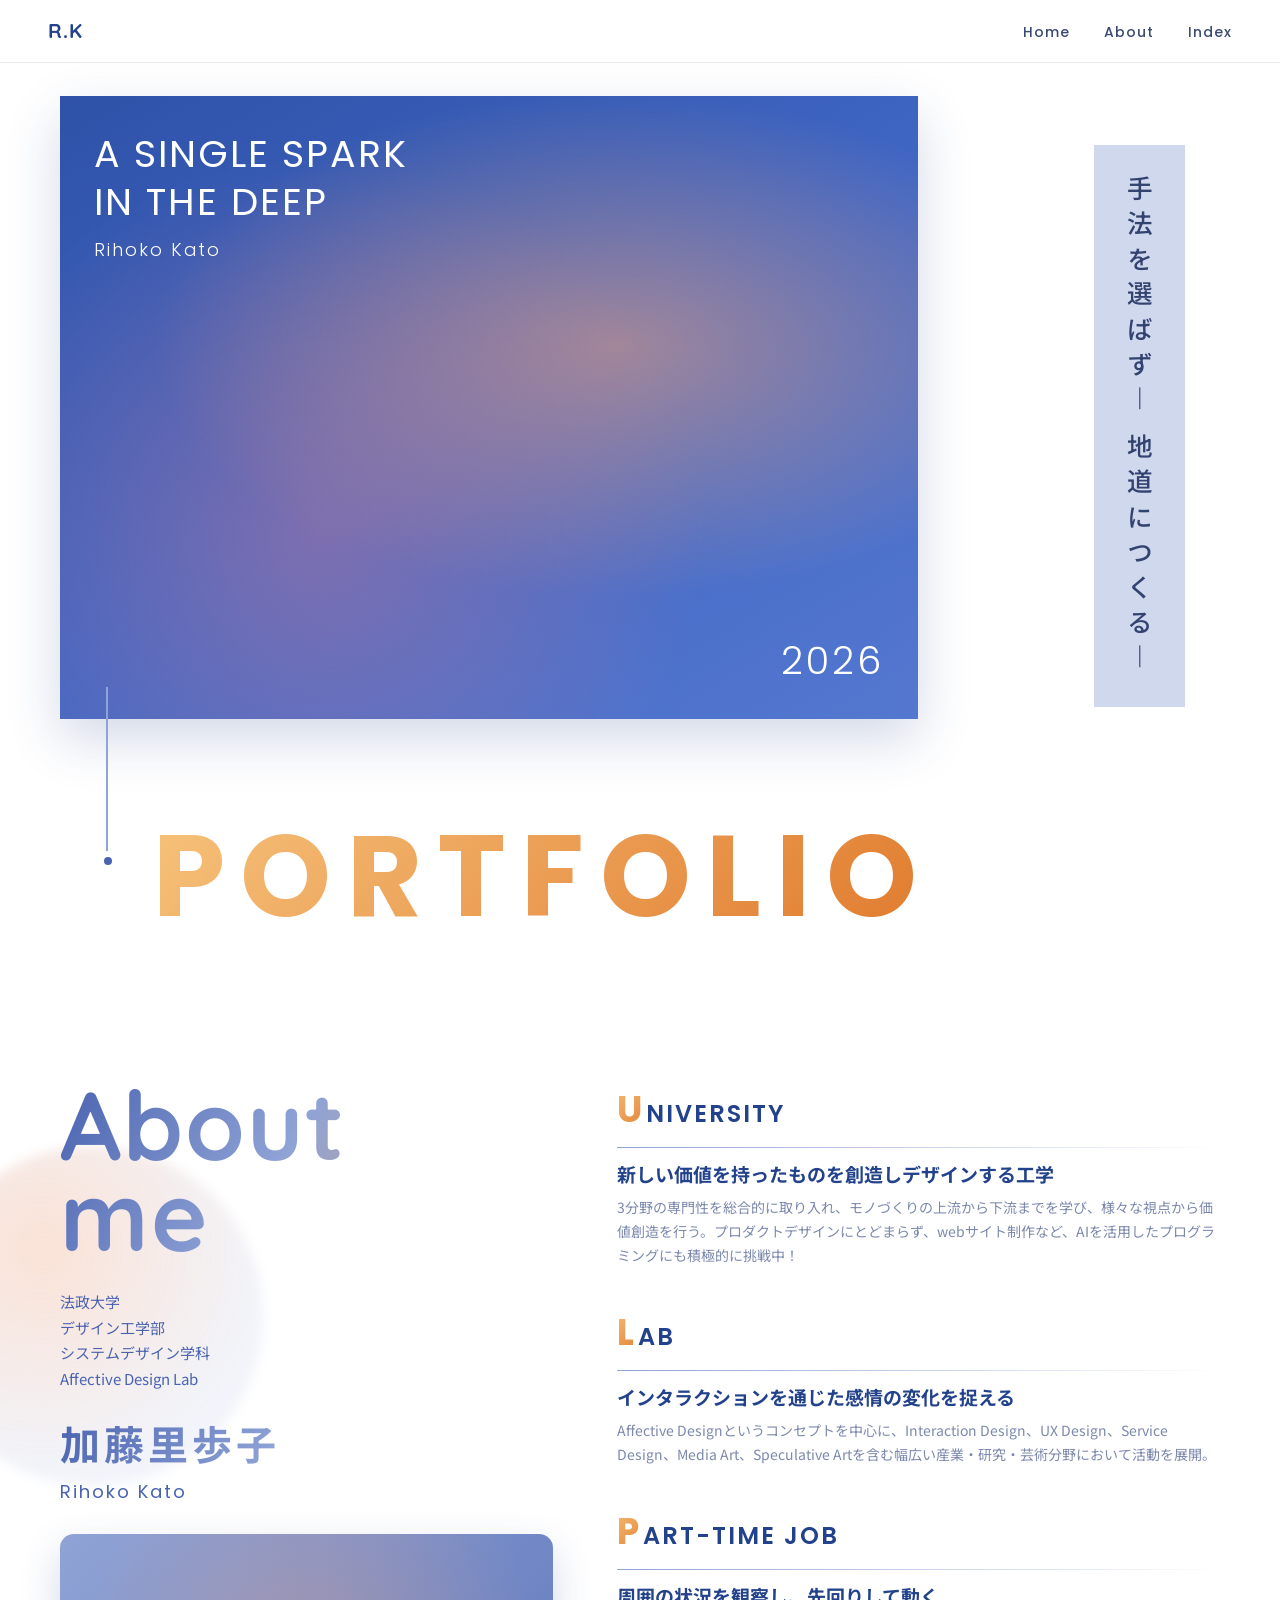
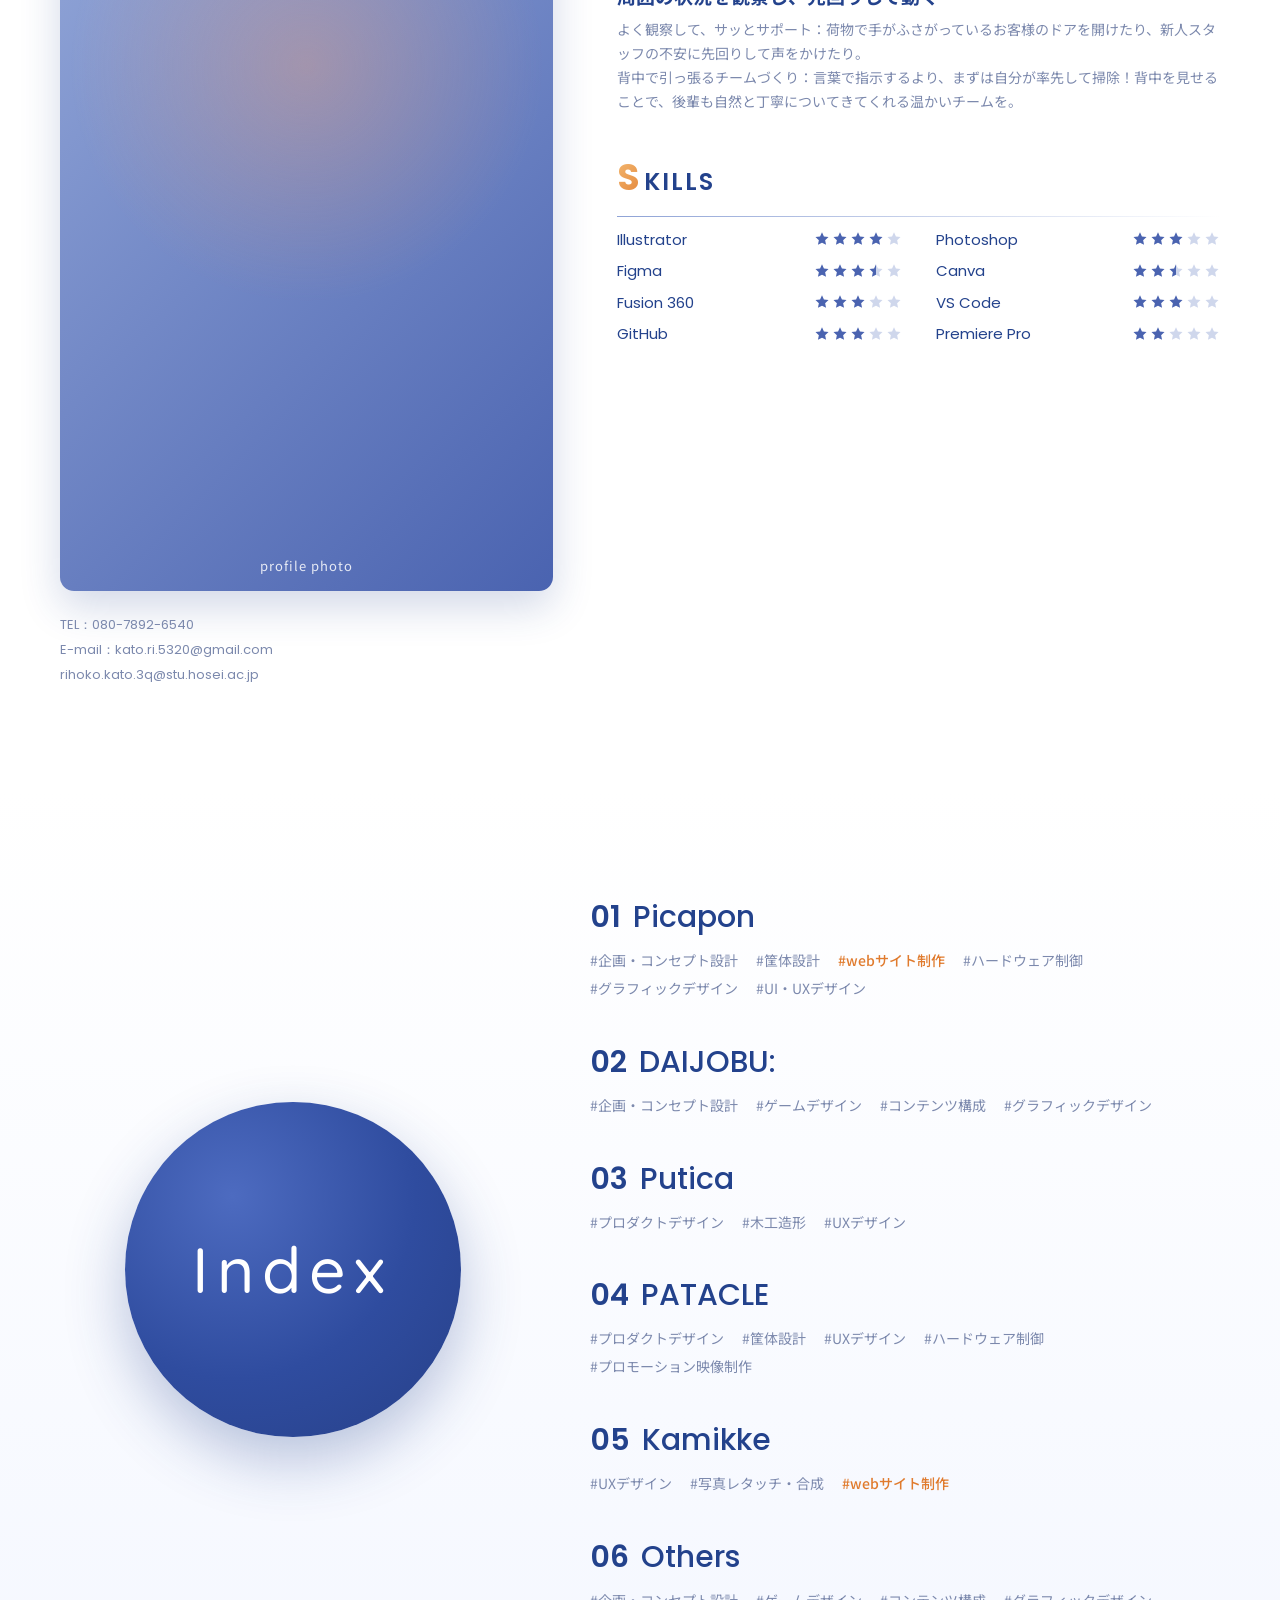
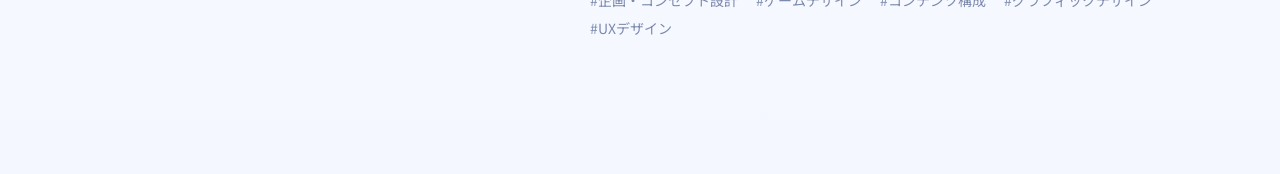
==== index.html @ e559fd1f "index" ====
<!DOCTYPE html>
<html lang="ja">
<head>
  <meta charset="UTF-8" />
  <meta name="viewport" content="width=device-width, initial-scale=1.0" />
  <title>Rihoko Kato｜Portfolio 2026</title>
  <link rel="preconnect" href="https://fonts.googleapis.com" />
  <link rel="preconnect" href="https://fonts.gstatic.com" crossorigin />
  <link href="https://fonts.googleapis.com/css2?family=Poppins:wght@300;400;500;600;700&family=Quicksand:wght@400;500;600;700&family=Noto+Sans+JP:wght@300;400;500;700&display=swap" rel="stylesheet" />
  <link rel="stylesheet" href="css/style.css" />
</head>
<body>

  <!-- ===== ナビ ===== -->
  <nav class="nav">
    <a href="#home" class="nav__logo">R.K</a>
    <ul class="nav__menu">
      <li><a href="#home">Home</a></li>
      <li><a href="#about">About</a></li>
      <li><a href="#index">Index</a></li>
    </ul>
  </nav>

  <!-- ===== 01 HOME / 表紙 ===== -->
  <section id="home" class="home">
    <div class="home__inner">
      <!-- クラゲ表紙画像。あとで assets/img/cover.jpg を差し替え -->
      <figure class="home__cover">
        <div class="home__photo" role="img" aria-label="表紙イメージ"></div>
        <figcaption class="home__caption">
          <h1 class="home__title">A SINGLE SPARK<br />IN THE DEEP</h1>
          <p class="home__name">Rihoko Kato</p>
          <span class="home__year">2026</span>
        </figcaption>
      </figure>

      <!-- 縦書きキャッチコピー -->
      <div class="home__catch">
        <p>手法を選ばず—</p>
        <p>地道につくる—</p>
      </div>

      <!-- 大きな PORTFOLIO ロゴ -->
      <h2 class="home__wordmark">PORTFOLIO</h2>
      <span class="home__dots" aria-hidden="true"></span>
    </div>
  </section>

  <!-- ===== 02 ABOUT ME / 自己紹介 ===== -->
  <section id="about" class="about">
    <div class="about__grid">

      <!-- 左：プロフィール -->
      <div class="about__left">
        <h2 class="about__heading"><span>About</span><span>me</span></h2>

        <div class="about__profile">
          <p class="about__affiliation">
            法政大学<br />
            デザイン工学部<br />
            システムデザイン学科<br />
            Affective Design Lab
          </p>
          <p class="about__person">
            <span class="about__jp">加藤里歩子</span>
            <span class="about__en">Rihoko Kato</span>
          </p>
        </div>

        <!-- プロフィール写真。あとで assets/img/profile.jpg を差し替え -->
        <div class="about__photo" role="img" aria-label="プロフィール写真"></div>

        <p class="about__contact">
          TEL：080-7892-6540<br />
          E-mail：kato.ri.5320@gmail.com<br />
          rihoko.kato.3q@stu.hosei.ac.jp
        </p>
      </div>

      <!-- 右：詳細 -->
      <div class="about__right">

        <div class="info">
          <h3 class="info__title"><span class="cap">U</span>NIVERSITY</h3>
          <p class="info__lead">新しい価値を持ったものを創造しデザインする工学</p>
          <p class="info__body">3分野の専門性を総合的に取り入れ、モノづくりの上流から下流までを学び、様々な視点から価値創造を行う。プロダクトデザインにとどまらず、webサイト制作など、AIを活用したプログラミングにも積極的に挑戦中！</p>
        </div>

        <div class="info">
          <h3 class="info__title"><span class="cap">L</span>AB</h3>
          <p class="info__lead">インタラクションを通じた感情の変化を捉える</p>
          <p class="info__body">Affective Designというコンセプトを中心に、Interaction Design、UX Design、Service Design、Media Art、Speculative Artを含む幅広い産業・研究・芸術分野において活動を展開。</p>
        </div>

        <div class="info">
          <h3 class="info__title"><span class="cap">P</span>ART-TIME JOB</h3>
          <p class="info__lead">周囲の状況を観察し、先回りして動く</p>
          <p class="info__body">よく観察して、サッとサポート：荷物で手がふさがっているお客様のドアを開けたり、新人スタッフの不安に先回りして声をかけたり。<br />背中で引っ張るチームづくり：言葉で指示するより、まずは自分が率先して掃除！背中を見せることで、後輩も自然と丁寧についてきてくれる温かいチームを。</p>
        </div>

        <div class="info">
          <h3 class="info__title"><span class="cap">S</span>KILLS</h3>
          <ul class="skills">
            <li><span class="skills__name">Illustrator</span><span class="skills__stars" data-score="4"></span></li>
            <li><span class="skills__name">Photoshop</span><span class="skills__stars" data-score="3"></span></li>
            <li><span class="skills__name">Figma</span><span class="skills__stars" data-score="3.5"></span></li>
            <li><span class="skills__name">Canva</span><span class="skills__stars" data-score="2.5"></span></li>
            <li><span class="skills__name">Fusion 360</span><span class="skills__stars" data-score="3"></span></li>
            <li><span class="skills__name">VS Code</span><span class="skills__stars" data-score="3"></span></li>
            <li><span class="skills__name">GitHub</span><span class="skills__stars" data-score="3"></span></li>
            <li><span class="skills__name">Premiere Pro</span><span class="skills__stars" data-score="2"></span></li>
          </ul>
        </div>

      </div>
    </div>
  </section>

  <!-- ===== 03 INDEX / 目次 ===== -->
  <section id="index" class="index">
    <div class="index__grid">

      <!-- 左：円ロゴ -->
      <div class="index__logo">
        <div class="index__circle">
          <span>Index</span>
        </div>
      </div>

      <!-- 右：作品リスト -->
      <ol class="works">
        <li class="work">
          <a href="#work-01" class="work__link" data-work="01">
            <span class="work__no">01</span>
            <span class="work__name">Picapon</span>
          </a>
          <p class="work__tags">
            <span>#企画・コンセプト設計</span>
            <span>#筐体設計</span>
            <span class="tag--accent">#webサイト制作</span>
            <span>#ハードウェア制御</span>
            <span>#グラフィックデザイン</span>
            <span>#UI・UXデザイン</span>
          </p>
        </li>

        <li class="work">
          <a href="#work-02" class="work__link" data-work="02">
            <span class="work__no">02</span>
            <span class="work__name">DAIJOBU:</span>
          </a>
          <p class="work__tags">
            <span>#企画・コンセプト設計</span>
            <span>#ゲームデザイン</span>
            <span>#コンテンツ構成</span>
            <span>#グラフィックデザイン</span>
          </p>
        </li>

        <li class="work">
          <a href="#work-03" class="work__link" data-work="03">
            <span class="work__no">03</span>
            <span class="work__name">Putica</span>
          </a>
          <p class="work__tags">
            <span>#プロダクトデザイン</span>
            <span>#木工造形</span>
            <span>#UXデザイン</span>
          </p>
        </li>

        <li class="work">
          <a href="#work-04" class="work__link" data-work="04">
            <span class="work__no">04</span>
            <span class="work__name">PATACLE</span>
          </a>
          <p class="work__tags">
            <span>#プロダクトデザイン</span>
            <span>#筐体設計</span>
            <span>#UXデザイン</span>
            <span>#ハードウェア制御</span>
            <span>#プロモーション映像制作</span>
          </p>
        </li>

        <li class="work">
          <a href="#work-05" class="work__link" data-work="05">
            <span class="work__no">05</span>
            <span class="work__name">Kamikke</span>
          </a>
          <p class="work__tags">
            <span>#UXデザイン</span>
            <span>#写真レタッチ・合成</span>
            <span class="tag--accent">#webサイト制作</span>
          </p>
        </li>

        <li class="work">
          <a href="#work-06" class="work__link" data-work="06">
            <span class="work__no">06</span>
            <span class="work__name">Others</span>
          </a>
          <p class="work__tags">
            <span>#企画・コンセプト設計</span>
            <span>#ゲームデザイン</span>
            <span>#コンテンツ構成</span>
            <span>#グラフィックデザイン</span>
            <span>#UXデザイン</span>
          </p>
        </li>
      </ol>
    </div>
  </section>

  <script src="js/main.js"></script>
</body>
</html>
---- css/style.css ----
/* ============================================================
   Rihoko Kato Portfolio 2026  -  style.css
   カラー / フォント / 各セクションのレイアウト
   ============================================================ */

:root {
  --navy:        #23428c;   /* 見出しの濃い青 */
  --blue:        #4a63b0;   /* 本文寄りの青   */
  --blue-soft:   #8fa3d6;   /* 淡い青         */
  --blue-pale:   #c2cff0;   /* さらに淡い青   */
  --orange:      #f0a04b;   /* アクセントの橙 */
  --orange-deep: #e07b2e;
  --ink:         #3a4a72;   /* テキスト       */
  --ink-soft:    #7c89ad;   /* 薄いテキスト   */
  --bg:          #ffffff;
  --grad-blue:   linear-gradient(135deg, #8fa3d6 0%, #4a63b0 100%);
  --grad-orange: linear-gradient(135deg, #f6c17a 0%, #e07b2e 100%);
  --grad-mix:    linear-gradient(120deg, #4a63b0 0%, #8fa3d6 45%, #f0a04b 100%);
  --maxw: 1180px;
}

* { margin: 0; padding: 0; box-sizing: border-box; }

html { scroll-behavior: smooth; }

body {
  font-family: "Noto Sans JP", "Poppins", sans-serif;
  color: var(--ink);
  background: var(--bg);
  line-height: 1.7;
  -webkit-font-smoothing: antialiased;
}

section { scroll-margin-top: 70px; }

/* ---------- ナビ ---------- */
.nav {
  position: fixed; top: 0; left: 0; right: 0; z-index: 50;
  display: flex; align-items: center; justify-content: space-between;
  padding: 14px clamp(20px, 5vw, 48px);
  background: rgba(255,255,255,.72);
  backdrop-filter: blur(10px);
  border-bottom: 1px solid rgba(74,99,176,.12);
}
.nav__logo {
  font-family: "Quicksand", sans-serif; font-weight: 700;
  font-size: 20px; letter-spacing: 1px;
  color: var(--navy); text-decoration: none;
}
.nav__menu { display: flex; gap: clamp(16px, 3vw, 34px); list-style: none; }
.nav__menu a {
  font-family: "Poppins", sans-serif; font-weight: 500; font-size: 14px;
  letter-spacing: 1px; color: var(--ink); text-decoration: none;
  position: relative; padding-bottom: 3px;
}
.nav__menu a::after {
  content: ""; position: absolute; left: 0; bottom: 0; width: 0; height: 2px;
  background: var(--grad-orange); transition: width .25s ease;
}
.nav__menu a:hover { color: var(--navy); }
.nav__menu a:hover::after { width: 100%; }

/* ============================================================
   01  HOME / 表紙
   ============================================================ */
.home {
  min-height: 100vh;
  display: flex; align-items: center; justify-content: center;
  padding: 96px clamp(20px, 5vw, 60px) 60px;
  position: relative; overflow: hidden;
}
.home__inner {
  position: relative;
  width: 100%; max-width: var(--maxw);
  aspect-ratio: 1414 / 1000;         /* A4横に近い比率 */
}

/* 表紙の画像枠 */
.home__cover {
  position: absolute; top: 0; left: 0;
  width: 74%; height: 76%;
  box-shadow: 0 20px 50px rgba(35,66,140,.20);
}
.home__photo {
  width: 100%; height: 100%;
  /* あとで assets/img/cover.jpg に差し替え → 下の background をコメントの行に */
  /* background: url("../assets/img/cover.jpg") center/cover no-repeat; */
  background:
    radial-gradient(120% 90% at 65% 40%, rgba(240,160,120,.55) 0%, rgba(240,160,120,0) 45%),
    radial-gradient(90% 120% at 30% 70%, rgba(200,120,150,.45) 0%, rgba(200,120,150,0) 50%),
    linear-gradient(150deg, #2f52a8 0%, #3f66c4 50%, #5478d0 100%);
}
.home__caption { position: absolute; inset: 0; padding: clamp(18px, 3vw, 34px); color: #fff; }
.home__title {
  font-family: "Poppins", sans-serif; font-weight: 400;
  font-size: clamp(20px, 3vw, 38px); letter-spacing: 2px; line-height: 1.25;
}
.home__name {
  font-family: "Poppins", sans-serif; font-weight: 300;
  font-size: clamp(13px, 1.4vw, 18px); letter-spacing: 2px; margin-top: 10px;
}
.home__year {
  position: absolute; right: clamp(18px, 3vw, 34px); bottom: clamp(14px, 2.5vw, 26px);
  font-family: "Poppins", sans-serif; font-weight: 300;
  font-size: clamp(22px, 3vw, 40px); letter-spacing: 3px;
}

/* 縦書きキャッチ */
.home__catch {
  position: absolute; top: 6%; right: 3%;
  writing-mode: vertical-rl; text-orientation: upright;
  display: flex; gap: clamp(6px, 1vw, 16px);
  padding: clamp(16px, 2.5vw, 30px) clamp(14px, 2vw, 24px);
  background: rgba(143,163,214,.42);
  font-weight: 500; letter-spacing: .35em;
  font-size: clamp(15px, 2vw, 26px); color: #33436f;
}

/* PORTFOLIO ワードマーク */
.home__wordmark {
  position: absolute; left: 8%; bottom: -2%;
  font-family: "Poppins", sans-serif; font-weight: 700;
  font-size: clamp(48px, 9vw, 128px); letter-spacing: clamp(4px, 1.2vw, 18px);
  line-height: 1;
  background: var(--grad-orange);
  -webkit-background-clip: text; background-clip: text; color: transparent;
}
.home__dots {
  position: absolute; left: 4%; bottom: 8%; width: 2px; height: 20%;
  border-left: 2px solid var(--blue-soft);
}
.home__dots::before {
  content: ""; position: absolute; left: -4px; bottom: -14px;
  width: 8px; height: 8px; border-radius: 50%; background: var(--blue);
}

/* ============================================================
   02  ABOUT ME / 自己紹介
   ============================================================ */
.about {
  padding: clamp(60px, 8vw, 110px) clamp(20px, 5vw, 60px);
  position: relative; overflow: hidden;
}
.about::before {   /* 背景のふんわりブロブ */
  content: ""; position: absolute; top: 12%; left: -6%;
  width: 340px; height: 340px; border-radius: 50%;
  background: radial-gradient(circle at 35% 30%, rgba(240,160,120,.30), rgba(143,163,214,.12) 70%);
  filter: blur(6px); z-index: 0;
}
.about__grid {
  position: relative; z-index: 1;
  max-width: var(--maxw); margin: 0 auto;
  display: grid; grid-template-columns: 0.9fr 1.1fr; gap: clamp(28px, 5vw, 64px);
}

/* 左カラム */
.about__heading {
  font-family: "Quicksand", sans-serif; font-weight: 700;
  font-size: clamp(46px, 8vw, 96px); line-height: .95; letter-spacing: 2px;
  display: flex; flex-direction: column;
  background: var(--grad-mix);
  -webkit-background-clip: text; background-clip: text; color: transparent;
  margin-bottom: 28px;
}
.about__affiliation { color: var(--blue); font-size: 15px; margin-bottom: 18px; }
.about__person { display: flex; flex-direction: column; margin-bottom: 26px; }
.about__jp {
  font-size: clamp(28px, 4vw, 40px); font-weight: 700; letter-spacing: 4px;
  background: var(--grad-mix);
  -webkit-background-clip: text; background-clip: text; color: transparent;
}
.about__en { font-family: "Poppins", sans-serif; font-size: 18px; color: var(--blue); letter-spacing: 2px; }

.about__photo {
  width: 100%; aspect-ratio: 3 / 4; border-radius: 14px;
  /* あとで assets/img/profile.jpg に差し替え */
  /* background: url("../assets/img/profile.jpg") center/cover no-repeat; */
  background:
    radial-gradient(80% 60% at 50% 20%, rgba(240,160,120,.35), rgba(240,160,120,0) 60%),
    var(--grad-blue);
  box-shadow: 0 16px 40px rgba(35,66,140,.20);
  display: flex; align-items: flex-end; justify-content: center;
  color: rgba(255,255,255,.85); font-size: 13px; padding: 14px;
}
.about__photo::after { content: "profile photo"; letter-spacing: 1px; }

.about__contact {
  margin-top: 22px; font-family: "Poppins", sans-serif;
  font-size: 13px; color: var(--ink-soft); line-height: 1.9;
}

/* 右カラム：情報ブロック */
.about__right { display: flex; flex-direction: column; gap: clamp(22px, 3vw, 34px); }
.info__title {
  font-family: "Poppins", sans-serif; font-weight: 600;
  font-size: clamp(18px, 2vw, 24px); letter-spacing: 2px; color: var(--navy);
  display: flex; align-items: baseline; gap: 2px;
  position: relative; padding-bottom: 8px; margin-bottom: 10px;
}
.info__title .cap {
  font-size: 1.5em; font-weight: 700;
  background: var(--grad-orange);
  -webkit-background-clip: text; background-clip: text; color: transparent;
}
.info__title::after {
  content: ""; position: absolute; left: 0; bottom: 0; width: 100%; height: 1px;
  background: linear-gradient(90deg, var(--blue-soft), rgba(143,163,214,0));
}
.info__lead { font-weight: 700; color: var(--navy); font-size: clamp(15px, 1.7vw, 19px); margin-bottom: 6px; }
.info__body { color: var(--ink-soft); font-size: 14px; }

/* スキルの星 */
.skills { list-style: none; display: grid; grid-template-columns: 1fr 1fr; gap: 6px 34px; }
.skills li { display: flex; align-items: center; justify-content: space-between; }
.skills__name { color: var(--navy); font-family: "Poppins", sans-serif; font-size: 15px; }
.skills__stars { display: inline-flex; gap: 2px; }
.skills__stars i {
  width: 16px; height: 16px; display: inline-block;
  -webkit-mask: var(--star) center/contain no-repeat;
          mask: var(--star) center/contain no-repeat;
  background: #cfd7ec;                 /* 空の星 */
}
.skills__stars i.on   { background: var(--blue); }
.skills__stars i.half {
  background: linear-gradient(90deg, var(--blue) 50%, #cfd7ec 50%);
}
.skills__stars {
  --star: url('data:image/svg+xml;utf8,<svg xmlns="http://www.w3.org/2000/svg" viewBox="0 0 24 24"><path d="M12 2l2.9 6.3 6.9.7-5.1 4.7 1.4 6.8L12 17.8 5.9 20.5l1.4-6.8L2.2 9l6.9-.7z"/></svg>');
}

/* ============================================================
   03  INDEX / 目次
   ============================================================ */
.index {
  padding: clamp(60px, 8vw, 110px) clamp(20px, 5vw, 60px) clamp(80px, 10vw, 140px);
  background: linear-gradient(180deg, #ffffff 0%, #f4f7ff 100%);
}
.index__grid {
  max-width: var(--maxw); margin: 0 auto;
  display: grid; grid-template-columns: 0.85fr 1.15fr; gap: clamp(30px, 5vw, 70px);
  align-items: center;
}

/* 円ロゴ */
.index__logo { display: flex; justify-content: center; }
.index__circle {
  position: relative; width: min(72%, 400px); aspect-ratio: 1;
  border-radius: 50%;
  background: radial-gradient(circle at 32% 28%, #4d6bc0 0%, #2f4c9f 55%, #274088 100%);
  box-shadow: 0 24px 60px rgba(35,66,140,.30);
  display: flex; align-items: center; justify-content: center; overflow: hidden;
}
.index__circle::before,
.index__circle::after {   /* 波線の装飾 */
  content: ""; position: absolute; left: -10%; width: 120%; height: 120%;
  border-radius: 45%;
  border-bottom: 2px solid rgba(255,255,255,.35);
}
.index__circle::before { top: 8%;  transform: rotate(-8deg); }
.index__circle::after  { top: 22%; border-bottom-color: rgba(240,160,120,.6); transform: rotate(-4deg); }
.index__circle span {
  font-family: "Quicksand", sans-serif; font-weight: 500;
  font-size: clamp(38px, 6vw, 64px); letter-spacing: 8px; color: #fff; z-index: 1;
}

/* 作品リスト */
.works { list-style: none; display: flex; flex-direction: column; gap: clamp(20px, 3vw, 30px); }
.work { padding-bottom: 6px; }
.work__link {
  display: inline-flex; align-items: baseline; gap: 12px; text-decoration: none;
  transition: transform .2s ease;
}
.work__link:hover { transform: translateX(6px); }
.work__no {
  font-family: "Poppins", sans-serif; font-weight: 600;
  font-size: clamp(22px, 2.6vw, 30px); color: var(--navy);
}
.work__name {
  font-family: "Poppins", sans-serif; font-weight: 500;
  font-size: clamp(22px, 2.6vw, 30px); color: var(--navy);
  position: relative;
}
.work__name::after {
  content: ""; position: absolute; left: 0; bottom: -2px; width: 0; height: 2px;
  background: var(--grad-orange); transition: width .25s ease;
}
.work__link:hover .work__name::after { width: 100%; }
.work__tags {
  margin-top: 6px; color: var(--ink-soft); font-size: 14px;
  display: flex; flex-wrap: wrap; gap: 4px 18px;
}
.work__tags .tag--accent { color: var(--orange-deep); font-weight: 500; }

/* ---------- レスポンシブ ---------- */
@media (max-width: 860px) {
  .about__grid,
  .index__grid { grid-template-columns: 1fr; }
  .index__logo { order: -1; }
  .index__circle { width: min(60%, 320px); }
  .home__wordmark { bottom: 2%; }
  .home__catch { font-size: 15px; }
}
@media (max-width: 560px) {
  .nav__menu { gap: 14px; }
  .skills { grid-template-columns: 1fr; }
  .home__inner { aspect-ratio: 3 / 4; }
  .home__cover { width: 92%; height: 62%; }
  .home__catch { top: 2%; right: 2%; }
}
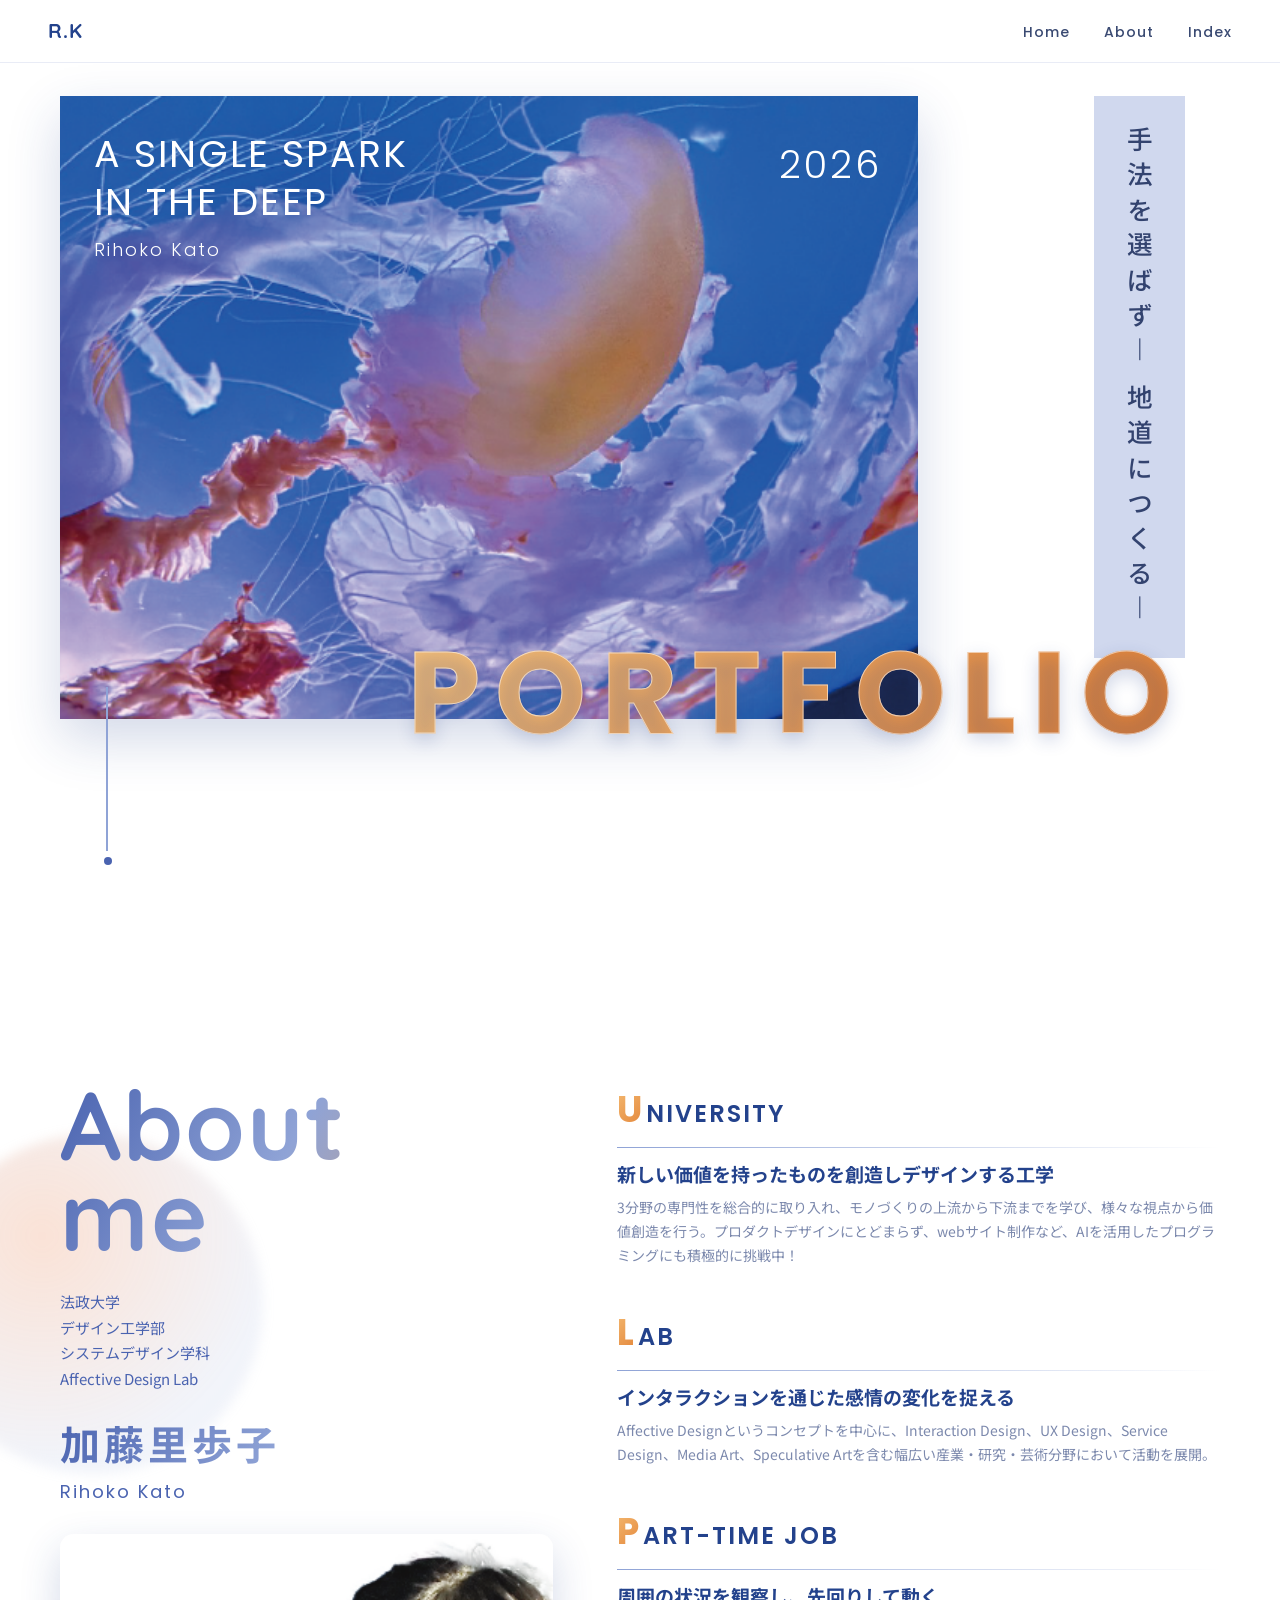
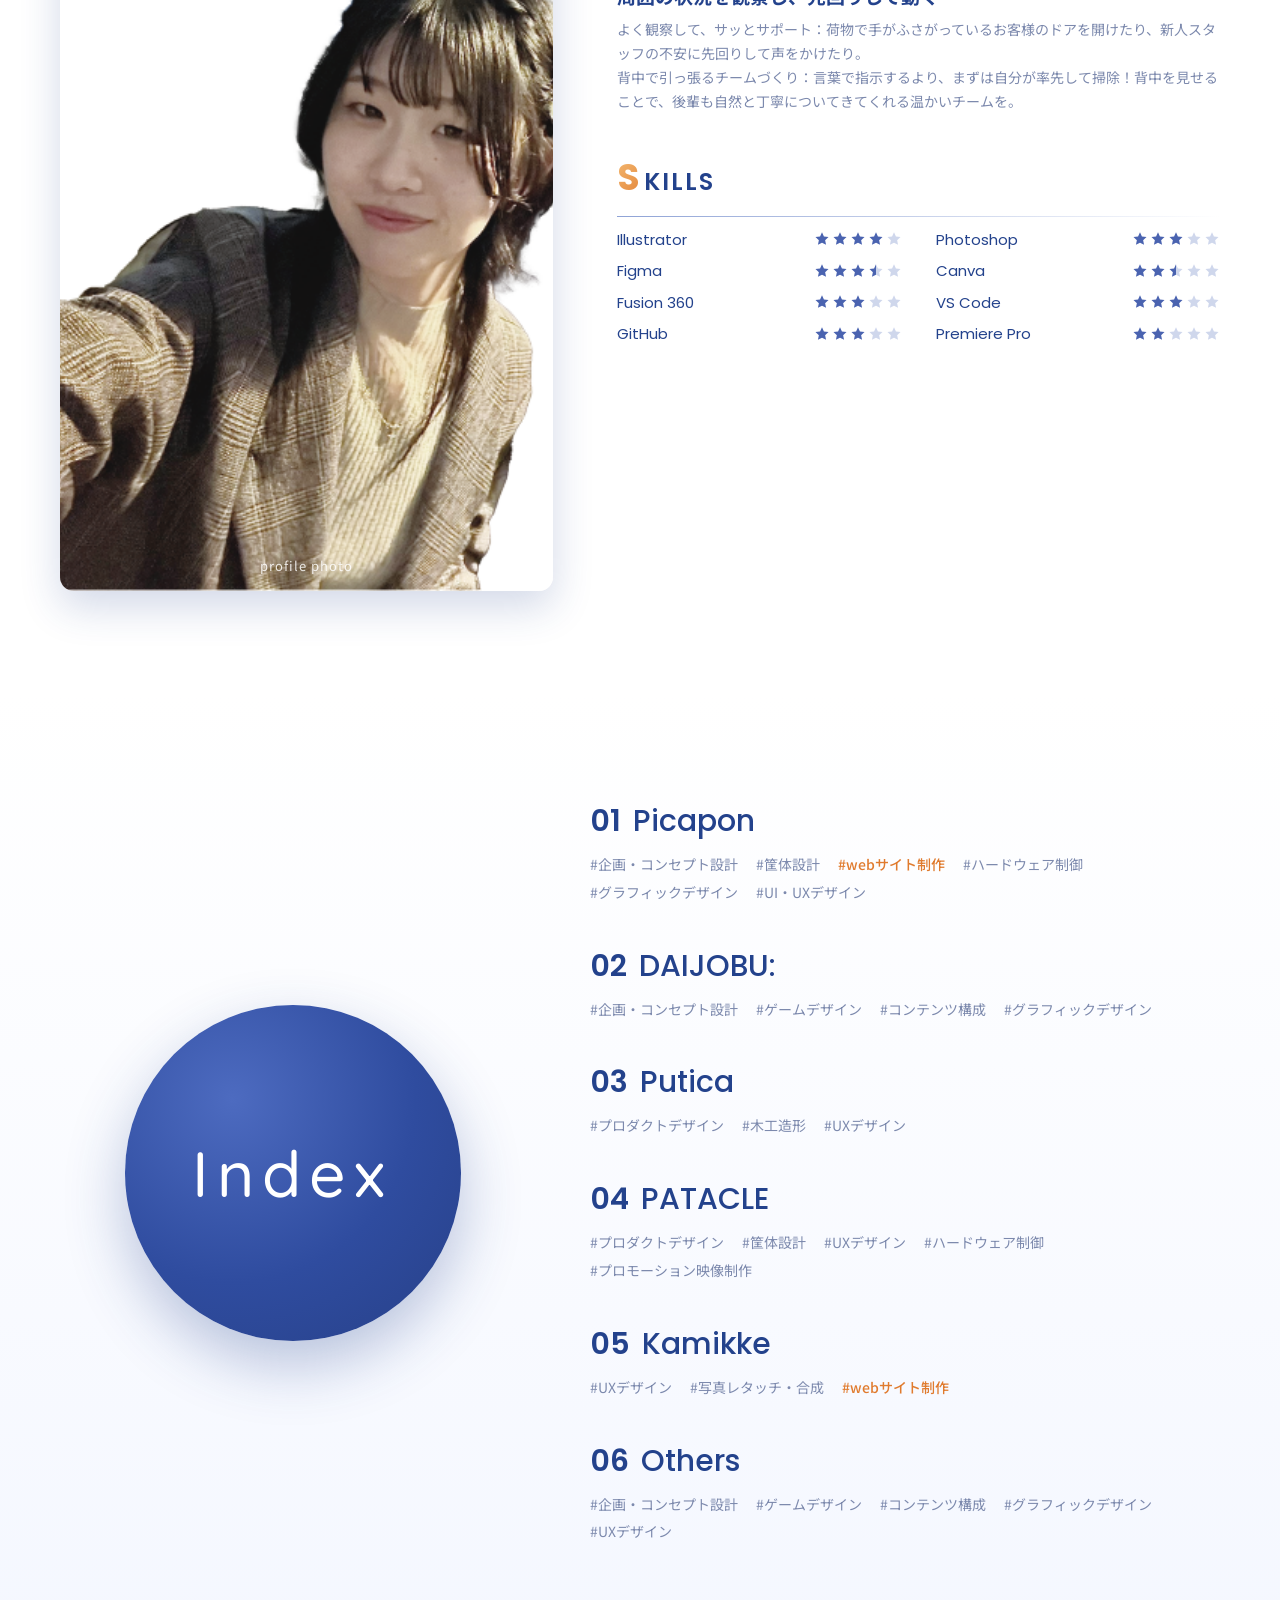
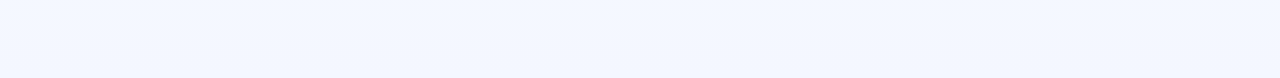
==== commit d1a7cb59: "個人情報の削除" ====
--- a/index.html
+++ b/index.html
@@ -70,11 +70,7 @@
         <!-- プロフィール写真。あとで assets/img/profile.jpg を差し替え -->
         <div class="about__photo" role="img" aria-label="プロフィール写真"></div>
 
-        <p class="about__contact">
-          TEL：080-7892-6540<br />
-          E-mail：kato.ri.5320@gmail.com<br />
-          rihoko.kato.3q@stu.hosei.ac.jp
-        </p>
+        
       </div>
 
       <!-- 右：詳細 -->
--- a/css/style.css
+++ b/css/style.css
@@ -79,18 +79,19 @@
 .home__cover {
   position: absolute; top: 0; left: 0;
   width: 74%; height: 76%;
+  z-index: 1;
   box-shadow: 0 20px 50px rgba(35,66,140,.20);
 }
 .home__photo {
   width: 100%; height: 100%;
   /* あとで assets/img/cover.jpg に差し替え → 下の background をコメントの行に */
-  /* background: url("../assets/img/cover.jpg") center/cover no-repeat; */
-  background:
+  background: url("../assets/img/cover.png") center/cover no-repeat;
+  /*background:
     radial-gradient(120% 90% at 65% 40%, rgba(240,160,120,.55) 0%, rgba(240,160,120,0) 45%),
     radial-gradient(90% 120% at 30% 70%, rgba(200,120,150,.45) 0%, rgba(200,120,150,0) 50%),
-    linear-gradient(150deg, #2f52a8 0%, #3f66c4 50%, #5478d0 100%);
-}
-.home__caption { position: absolute; inset: 0; padding: clamp(18px, 3vw, 34px); color: #fff; }
+    linear-gradient(150deg, #2f52a8 0%, #3f66c4 50%, #5478d0 100%);*/
+}
+.home__caption { position: absolute; inset: 0; padding: clamp(18px, 3vw, 34px); color: #fff; z-index: 2; }
 .home__title {
   font-family: "Poppins", sans-serif; font-weight: 400;
   font-size: clamp(20px, 3vw, 38px); letter-spacing: 2px; line-height: 1.25;
@@ -118,15 +119,19 @@
 
 /* PORTFOLIO ワードマーク */
 .home__wordmark {
-  position: absolute; left: 8%; bottom: -2%;
+  position: absolute; left: clamp(18px, 5vw, 72px); bottom: clamp(8px, 4vw, 44px);
   font-family: "Poppins", sans-serif; font-weight: 700;
   font-size: clamp(48px, 9vw, 128px); letter-spacing: clamp(4px, 1.2vw, 18px);
   line-height: 1;
   background: var(--grad-orange);
   -webkit-background-clip: text; background-clip: text; color: transparent;
+  -webkit-text-stroke: 1px rgba(255,255,255,.55);
+  text-shadow: 0 6px 18px rgba(35,66,140,.22);
+  z-index: 3;
 }
 .home__dots {
   position: absolute; left: 4%; bottom: 8%; width: 2px; height: 20%;
+  z-index: 3;
   border-left: 2px solid var(--blue-soft);
 }
 .home__dots::before {
@@ -174,10 +179,10 @@
 .about__photo {
   width: 100%; aspect-ratio: 3 / 4; border-radius: 14px;
   /* あとで assets/img/profile.jpg に差し替え */
-  /* background: url("../assets/img/profile.jpg") center/cover no-repeat; */
-  background:
+  background: url("../assets/img/profile.png") center/cover no-repeat;
+  /*background:
     radial-gradient(80% 60% at 50% 20%, rgba(240,160,120,.35), rgba(240,160,120,0) 60%),
-    var(--grad-blue);
+    var(--grad-blue);*/
   box-shadow: 0 16px 40px rgba(35,66,140,.20);
   display: flex; align-items: flex-end; justify-content: center;
   color: rgba(255,255,255,.85); font-size: 13px; padding: 14px;
@@ -297,9 +302,26 @@
   .index__grid { grid-template-columns: 1fr; }
   .index__logo { order: -1; }
   .index__circle { width: min(60%, 320px); }
-  .home__wordmark { bottom: 2%; }
+  .home__wordmark { left: 8%; bottom: 2%; }
   .home__catch { font-size: 15px; }
 }
+
+@media (min-width: 861px) {
+  .home__wordmark {
+    left: 30%;
+    bottom: 22%;
+    transform: translateY(12%);
+  }
+  .home__catch {
+    top: 0;
+  }
+  .home__year {
+    top: clamp(20px, 3vw, 36px);
+    right: clamp(20px, 3vw, 36px);
+    bottom: auto;
+  }
+}
+
 @media (max-width: 560px) {
   .nav__menu { gap: 14px; }
   .skills { grid-template-columns: 1fr; }
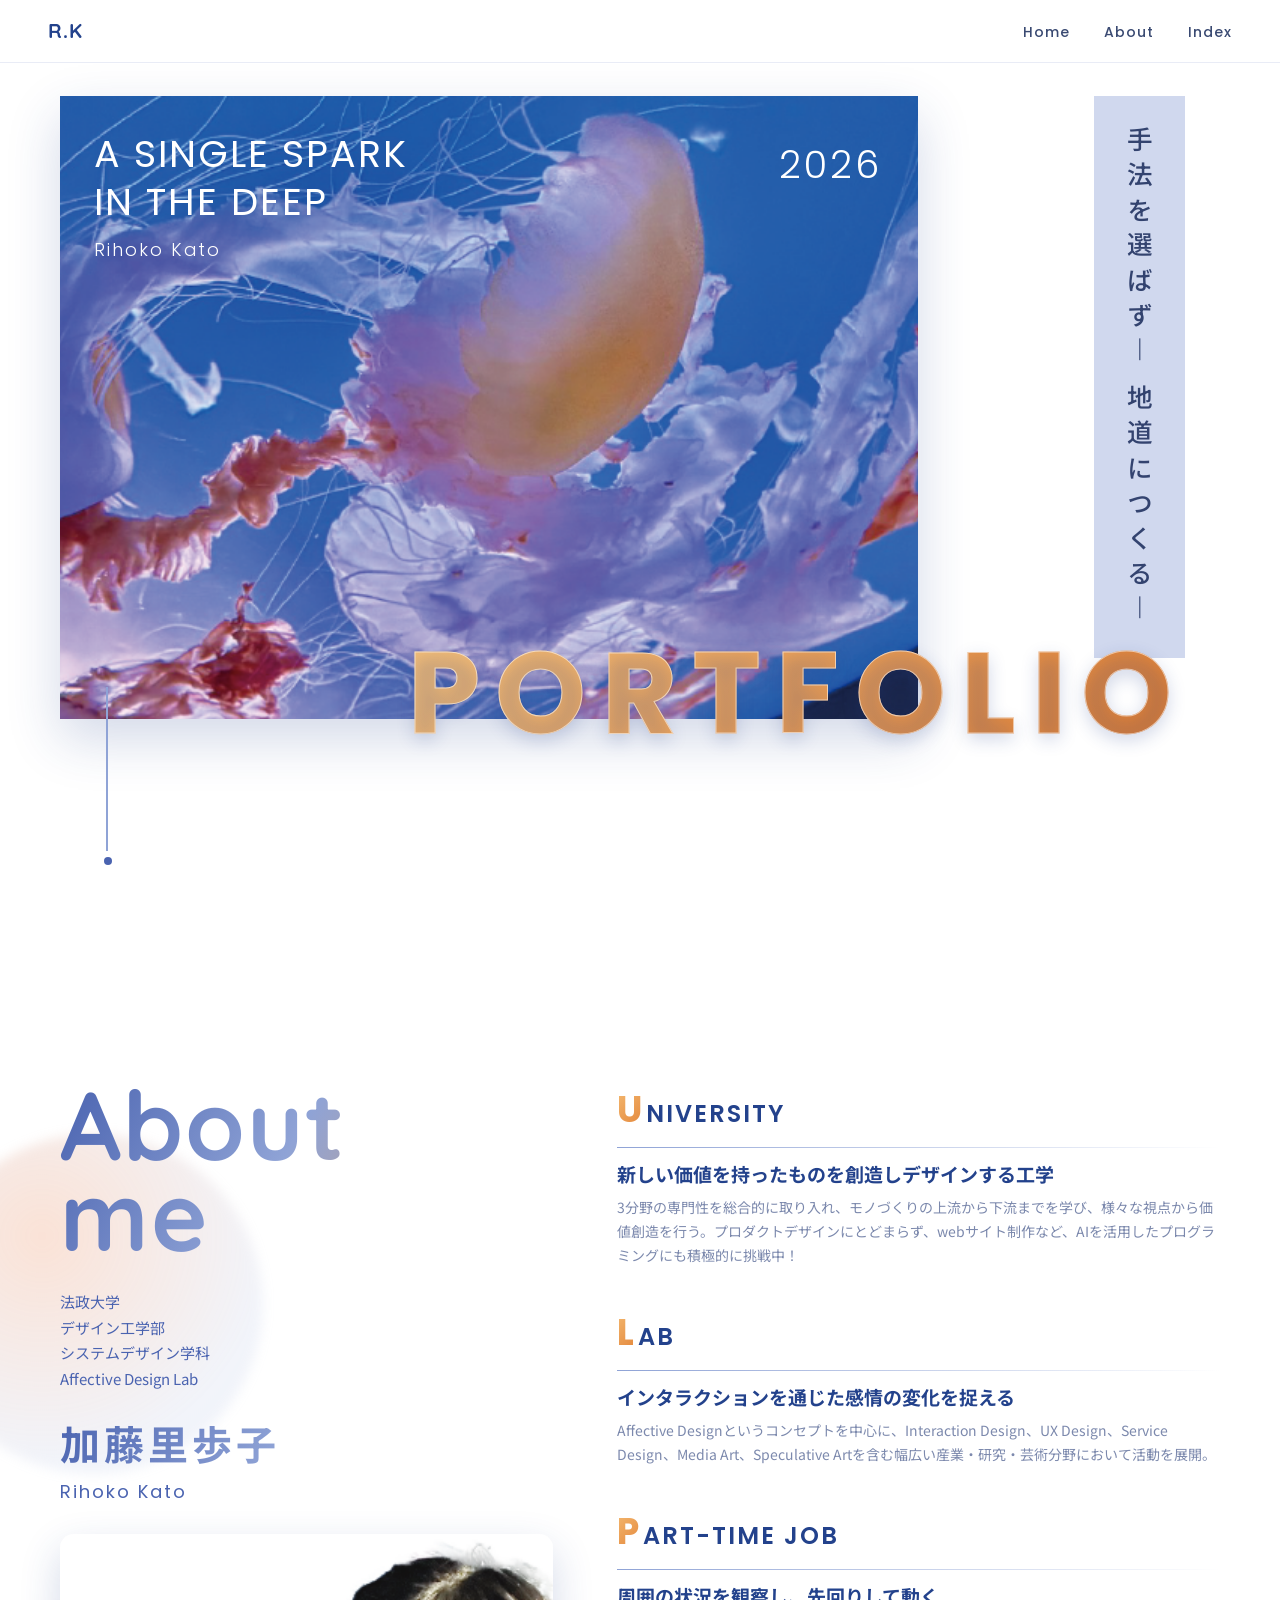
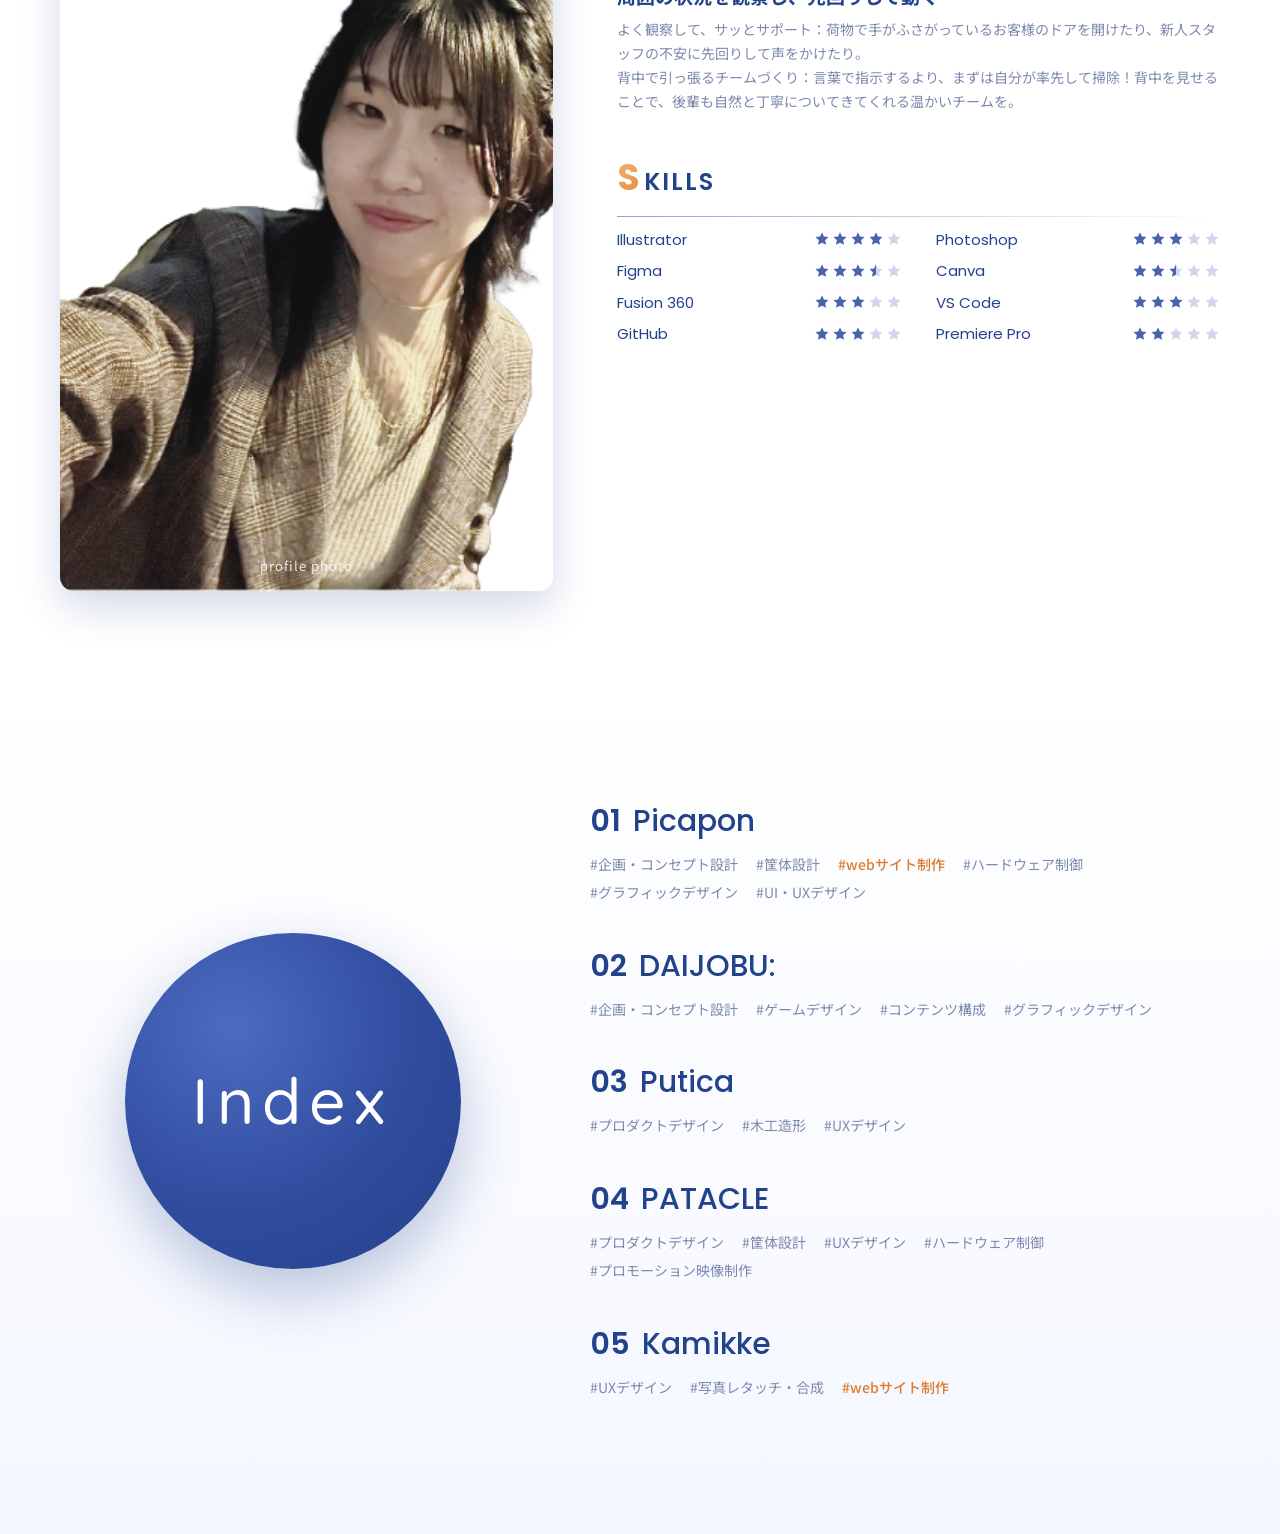
==== commit 4970cc70: "kai" ====
--- a/index.html
+++ b/index.html
@@ -126,7 +126,7 @@
       <!-- 右：作品リスト -->
       <ol class="works">
         <li class="work">
-          <a href="#work-01" class="work__link" data-work="01">
+          <a href="works/picapon.html" class="work__link" data-work="01">
             <span class="work__no">01</span>
             <span class="work__name">Picapon</span>
           </a>
@@ -141,7 +141,7 @@
         </li>
 
         <li class="work">
-          <a href="#work-02" class="work__link" data-work="02">
+          <a href="works/daijobu.html" class="work__link" data-work="02">
             <span class="work__no">02</span>
             <span class="work__name">DAIJOBU:</span>
           </a>
@@ -154,7 +154,7 @@
         </li>
 
         <li class="work">
-          <a href="#work-03" class="work__link" data-work="03">
+          <a href="works/putica.html" class="work__link" data-work="03">
             <span class="work__no">03</span>
             <span class="work__name">Putica</span>
           </a>
@@ -166,7 +166,7 @@
         </li>
 
         <li class="work">
-          <a href="#work-04" class="work__link" data-work="04">
+          <a href="works/patacle.html" class="work__link" data-work="04">
             <span class="work__no">04</span>
             <span class="work__name">PATACLE</span>
           </a>
@@ -180,7 +180,7 @@
         </li>
 
         <li class="work">
-          <a href="#work-05" class="work__link" data-work="05">
+          <a href="works/kamikke.html" class="work__link" data-work="05">
             <span class="work__no">05</span>
             <span class="work__name">Kamikke</span>
           </a>
@@ -190,20 +190,6 @@
             <span class="tag--accent">#webサイト制作</span>
           </p>
         </li>
-
-        <li class="work">
-          <a href="#work-06" class="work__link" data-work="06">
-            <span class="work__no">06</span>
-            <span class="work__name">Others</span>
-          </a>
-          <p class="work__tags">
-            <span>#企画・コンセプト設計</span>
-            <span>#ゲームデザイン</span>
-            <span>#コンテンツ構成</span>
-            <span>#グラフィックデザイン</span>
-            <span>#UXデザイン</span>
-          </p>
-        </li>
       </ol>
     </div>
   </section>
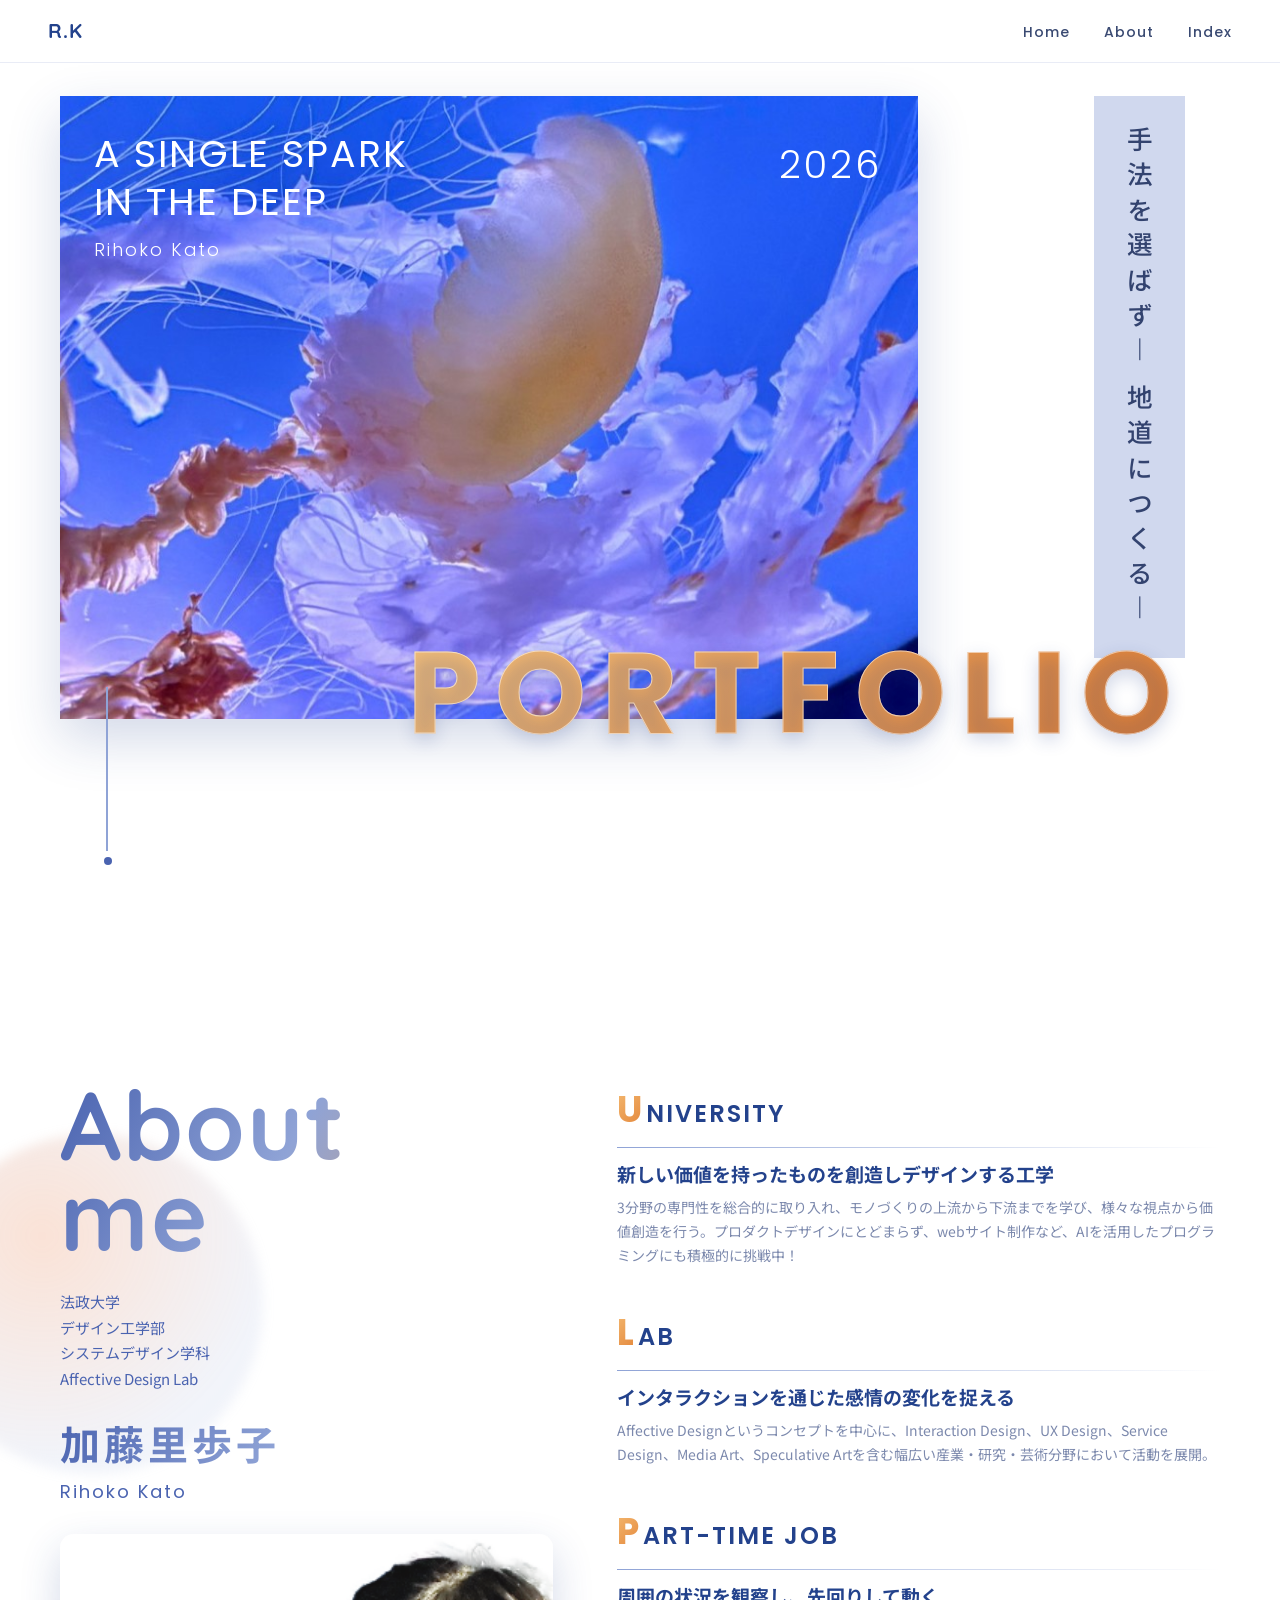
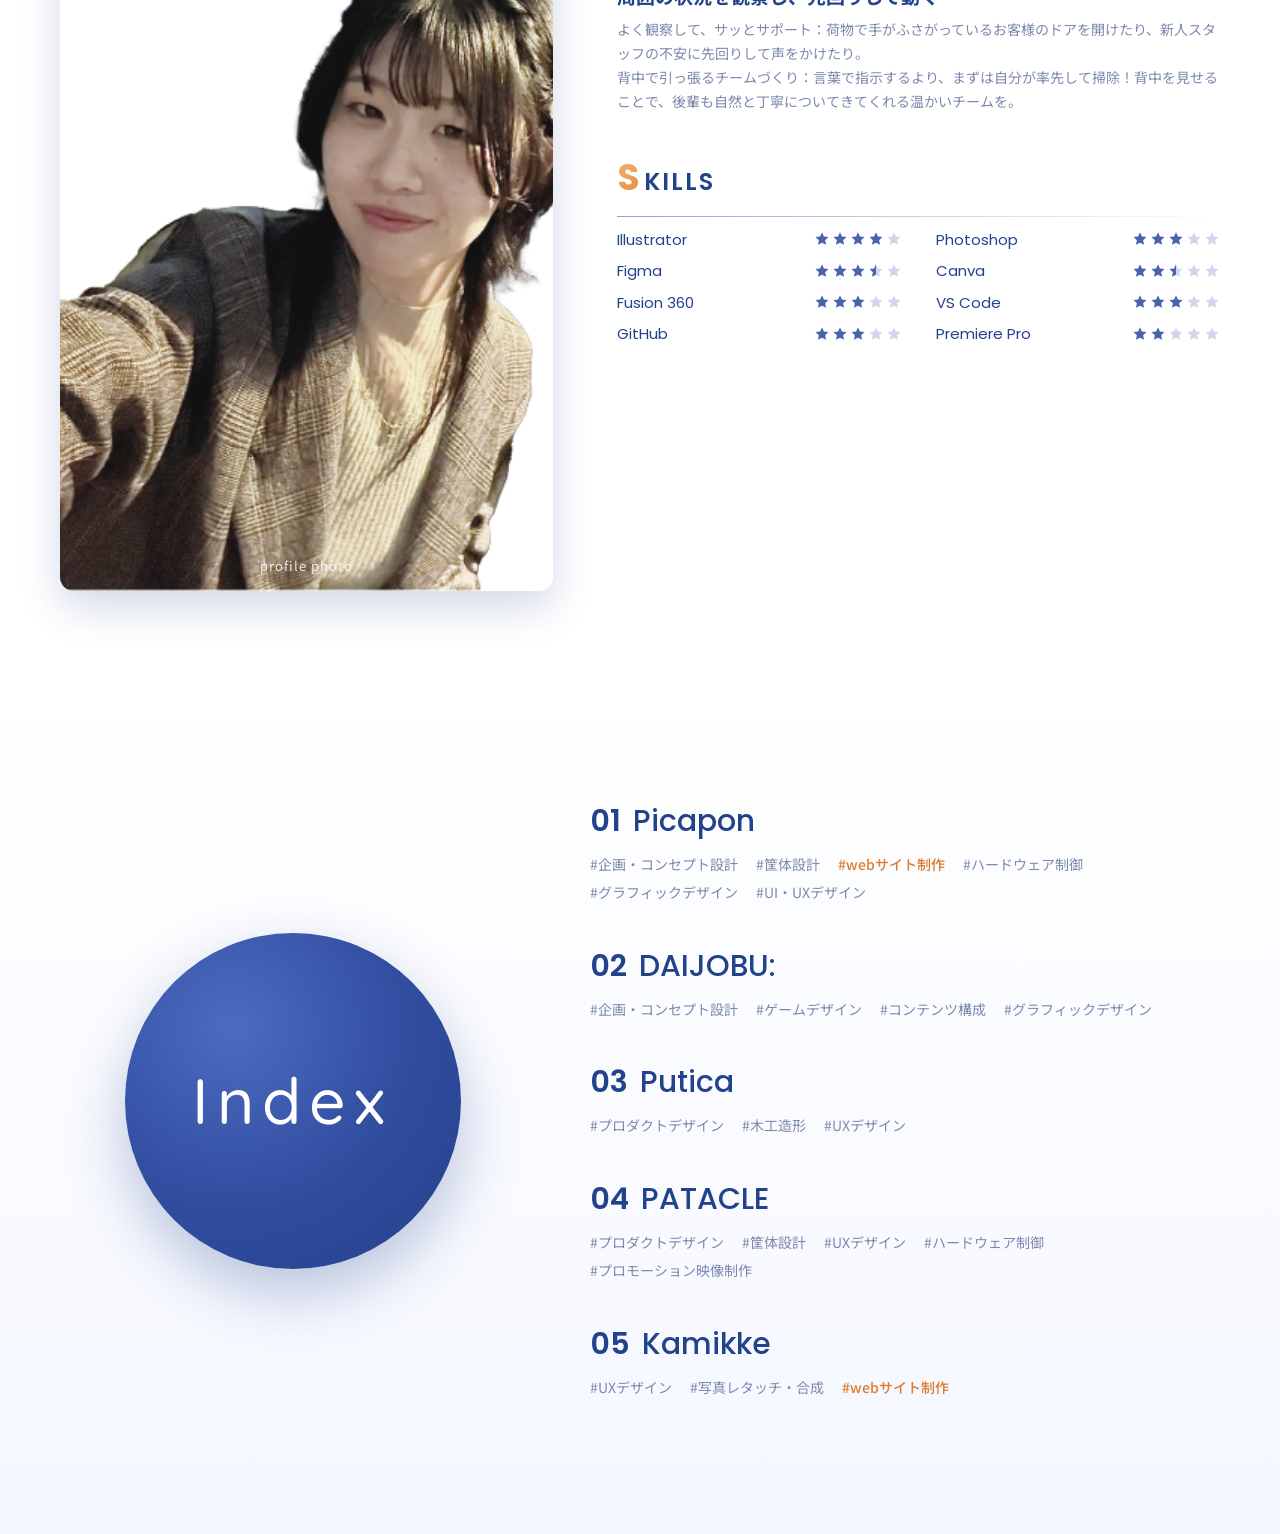
==== commit 121cc368: "変更" ====
--- a/index.html
+++ b/index.html
@@ -26,7 +26,9 @@
     <div class="home__inner">
       <!-- クラゲ表紙画像。あとで assets/img/cover.jpg を差し替え -->
       <figure class="home__cover">
-        <div class="home__photo" role="img" aria-label="表紙イメージ"></div>
+        <div class="home__photo" role="img" aria-label="表紙イメージ">
+          <img src="assets/img/cover.jpg" alt="" onerror="this.remove()" />
+        </div>
         <figcaption class="home__caption">
           <h1 class="home__title">A SINGLE SPARK<br />IN THE DEEP</h1>
           <p class="home__name">Rihoko Kato</p>
@@ -68,7 +70,9 @@
         </div>
 
         <!-- プロフィール写真。あとで assets/img/profile.jpg を差し替え -->
-        <div class="about__photo" role="img" aria-label="プロフィール写真"></div>
+        <div class="about__photo" role="img" aria-label="プロフィール写真">
+          <img src="assets/img/profile.jpg" alt="" onerror="this.remove()" />
+        </div>
 
         
       </div>
--- a/css/style.css
+++ b/css/style.css
@@ -85,7 +85,7 @@
 .home__photo {
   width: 100%; height: 100%;
   /* あとで assets/img/cover.jpg に差し替え → 下の background をコメントの行に */
-  background: url("../assets/img/cover.png") center/cover no-repeat;
+  background: url("../assets/img/cover.jpg") center/cover no-repeat;
   /*background:
     radial-gradient(120% 90% at 65% 40%, rgba(240,160,120,.55) 0%, rgba(240,160,120,0) 45%),
     radial-gradient(90% 120% at 30% 70%, rgba(200,120,150,.45) 0%, rgba(200,120,150,0) 50%),
@@ -231,6 +231,13 @@
 }
 .skills__stars {
   --star: url('data:image/svg+xml;utf8,<svg xmlns="http://www.w3.org/2000/svg" viewBox="0 0 24 24"><path d="M12 2l2.9 6.3 6.9.7-5.1 4.7 1.4 6.8L12 17.8 5.9 20.5l1.4-6.8L2.2 9l6.9-.7z"/></svg>');
+}
+
+/* 画像を入れたら自動で表示（無ければグラデーションのまま） */
+.home__photo, .about__photo { position: relative; overflow: hidden; }
+.home__photo img, .about__photo img {
+  position: absolute; inset: 0; width: 100%; height: 100%;
+  object-fit: cover; border-radius: inherit;
 }
 
 /* ============================================================
